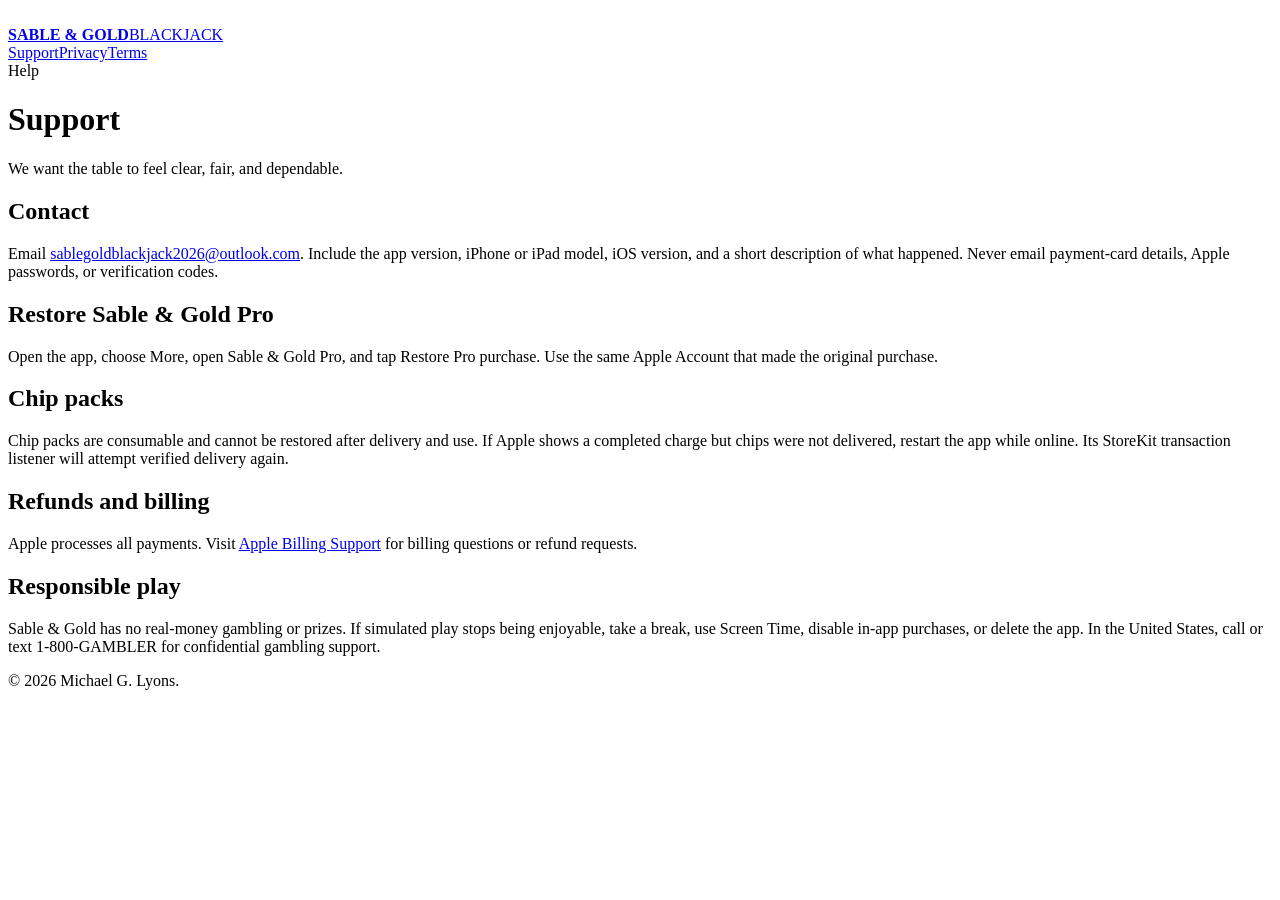
==== support.html @ 73b2a2ec "Create support.html" ====
<!doctype html>
<html lang="en">
<head>
  <meta charset="utf-8">
  <meta name="viewport" content="width=device-width, initial-scale=1">
  <title>Support — Sable & Gold Blackjack</title>
  <link rel="icon" href="icon.svg" type="image/svg+xml">
  <link rel="stylesheet" href="styles.css">
</head>
<body><div class="shell">
  <header><a class="brand" href="index.html"><img src="icon.svg" alt=""><div><strong>SABLE &amp; GOLD</strong><span>BLACKJACK</span></div></a><nav><a href="support.html">Support</a><a href="privacy.html">Privacy</a><a href="terms.html">Terms</a></nav></header>
  <main class="document">
    <div class="eyebrow">Help</div><h1>Support</h1>
    <p class="lead">We want the table to feel clear, fair, and dependable.</p>
    <h2>Contact</h2><p>Email <a href="mailto:sablegoldblackjack2026@outlook.com">sablegoldblackjack2026@outlook.com</a>. Include the app version, iPhone or iPad model, iOS version, and a short description of what happened. Never email payment-card details, Apple passwords, or verification codes.</p>
    <h2>Restore Sable &amp; Gold Pro</h2><p>Open the app, choose More, open Sable &amp; Gold Pro, and tap Restore Pro purchase. Use the same Apple Account that made the original purchase.</p>
    <h2>Chip packs</h2><p>Chip packs are consumable and cannot be restored after delivery and use. If Apple shows a completed charge but chips were not delivered, restart the app while online. Its StoreKit transaction listener will attempt verified delivery again.</p>
    <h2>Refunds and billing</h2><p>Apple processes all payments. Visit <a href="https://support.apple.com/billing">Apple Billing Support</a> for billing questions or refund requests.</p>
    <h2>Responsible play</h2><p>Sable &amp; Gold has no real-money gambling or prizes. If simulated play stops being enjoyable, take a break, use Screen Time, disable in-app purchases, or delete the app. In the United States, call or text 1-800-GAMBLER for confidential gambling support.</p>
  </main>
  <footer>© 2026 Michael G. Lyons.</footer>
</div></body>
</html>
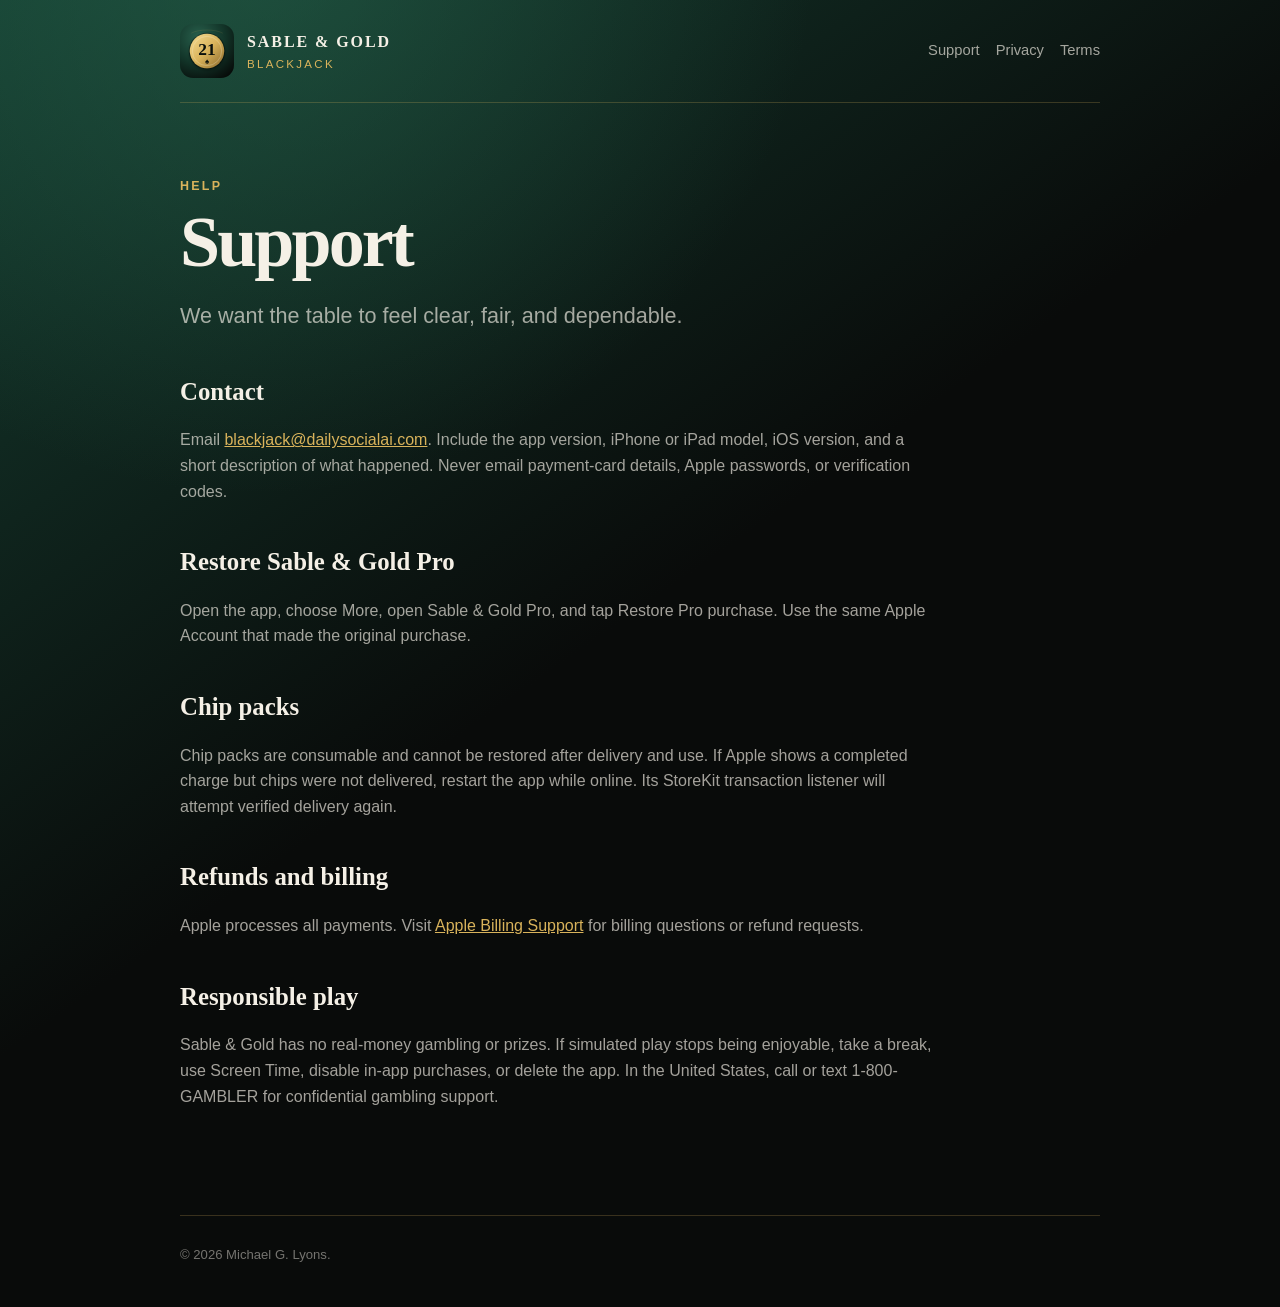
==== commit d8305b77: "Update support.html" ====
--- a/support.html
+++ b/support.html
@@ -12,7 +12,7 @@
   <main class="document">
     <div class="eyebrow">Help</div><h1>Support</h1>
     <p class="lead">We want the table to feel clear, fair, and dependable.</p>
-    <h2>Contact</h2><p>Email <a href="mailto:sablegoldblackjack2026@outlook.com">sablegoldblackjack2026@outlook.com</a>. Include the app version, iPhone or iPad model, iOS version, and a short description of what happened. Never email payment-card details, Apple passwords, or verification codes.</p>
+    <h2>Contact</h2><p>Email <a href="mailto:blackjack@dailysocialai.com">blackjack@dailysocialai.com</a>. Include the app version, iPhone or iPad model, iOS version, and a short description of what happened. Never email payment-card details, Apple passwords, or verification codes.</p>
     <h2>Restore Sable &amp; Gold Pro</h2><p>Open the app, choose More, open Sable &amp; Gold Pro, and tap Restore Pro purchase. Use the same Apple Account that made the original purchase.</p>
     <h2>Chip packs</h2><p>Chip packs are consumable and cannot be restored after delivery and use. If Apple shows a completed charge but chips were not delivered, restart the app while online. Its StoreKit transaction listener will attempt verified delivery again.</p>
     <h2>Refunds and billing</h2><p>Apple processes all payments. Visit <a href="https://support.apple.com/billing">Apple Billing Support</a> for billing questions or refund requests.</p>
--- a/styles.css
+++ b/styles.css
@@ -0,0 +1,84 @@
+:root {
+  color-scheme: dark;
+  --ink: #090b0a;
+  --panel: #121714;
+  --felt: #153d30;
+  --gold: #d9b35b;
+  --ivory: #f5f0e6;
+  --muted: rgba(245, 240, 230, 0.66);
+  --line: rgba(217, 179, 91, 0.23);
+}
+
+* { box-sizing: border-box; }
+
+body {
+  margin: 0;
+  min-height: 100vh;
+  color: var(--ivory);
+  background:
+    radial-gradient(circle at 20% -5%, rgba(39, 102, 78, 0.55), transparent 35rem),
+    linear-gradient(145deg, var(--felt), var(--ink) 48%);
+  font-family: -apple-system, BlinkMacSystemFont, "Segoe UI", sans-serif;
+  line-height: 1.6;
+}
+
+a { color: var(--gold); }
+
+.shell {
+  width: min(920px, calc(100% - 36px));
+  margin: 0 auto;
+}
+
+header {
+  display: flex;
+  align-items: center;
+  justify-content: space-between;
+  gap: 20px;
+  padding: 24px 0;
+  border-bottom: 1px solid var(--line);
+}
+
+.brand {
+  display: flex;
+  align-items: center;
+  gap: 13px;
+  color: var(--ivory);
+  text-decoration: none;
+}
+
+.brand img { width: 54px; height: 54px; border-radius: 13px; }
+.brand strong { display: block; font-family: Georgia, serif; letter-spacing: 0.12em; }
+.brand span { display: block; color: var(--gold); font-size: 0.72rem; letter-spacing: 0.2em; }
+
+nav { display: flex; flex-wrap: wrap; gap: 16px; }
+nav a { color: var(--muted); text-decoration: none; font-size: 0.92rem; }
+nav a:hover { color: var(--gold); }
+
+main { padding: 74px 0 90px; }
+
+.hero { max-width: 750px; padding: 24px 0 56px; }
+.eyebrow { color: var(--gold); font-size: 0.78rem; font-weight: 800; letter-spacing: 0.18em; text-transform: uppercase; }
+h1 { margin: 10px 0 18px; font-family: Georgia, serif; font-size: clamp(2.7rem, 8vw, 5.7rem); line-height: 0.98; letter-spacing: -0.04em; }
+h2 { margin: 38px 0 8px; font-family: Georgia, serif; font-size: 1.55rem; }
+h3 { margin: 22px 0 6px; font-size: 1rem; color: var(--gold); }
+p, li { color: var(--muted); }
+
+.lead { font-size: clamp(1.1rem, 2.4vw, 1.35rem); max-width: 650px; }
+.notice { margin-top: 26px; padding: 18px 20px; border: 1px solid var(--line); border-radius: 18px; background: rgba(9, 11, 10, 0.43); }
+.notice strong { color: var(--gold); }
+
+.cards { display: grid; grid-template-columns: repeat(3, 1fr); gap: 14px; }
+.card { padding: 22px; border: 1px solid rgba(255,255,255,0.06); border-radius: 20px; background: rgba(18, 23, 20, 0.76); }
+.card h2 { margin-top: 0; font-size: 1.2rem; }
+
+.document { max-width: 760px; }
+.document h1 { font-size: clamp(2.5rem, 7vw, 4.5rem); }
+.meta { color: rgba(245, 240, 230, 0.45); font-size: 0.9rem; }
+
+footer { padding: 28px 0 42px; border-top: 1px solid var(--line); color: rgba(245,240,230,0.46); font-size: 0.82rem; }
+
+@media (max-width: 720px) {
+  header { align-items: flex-start; flex-direction: column; }
+  .cards { grid-template-columns: 1fr; }
+  main { padding-top: 42px; }
+}
